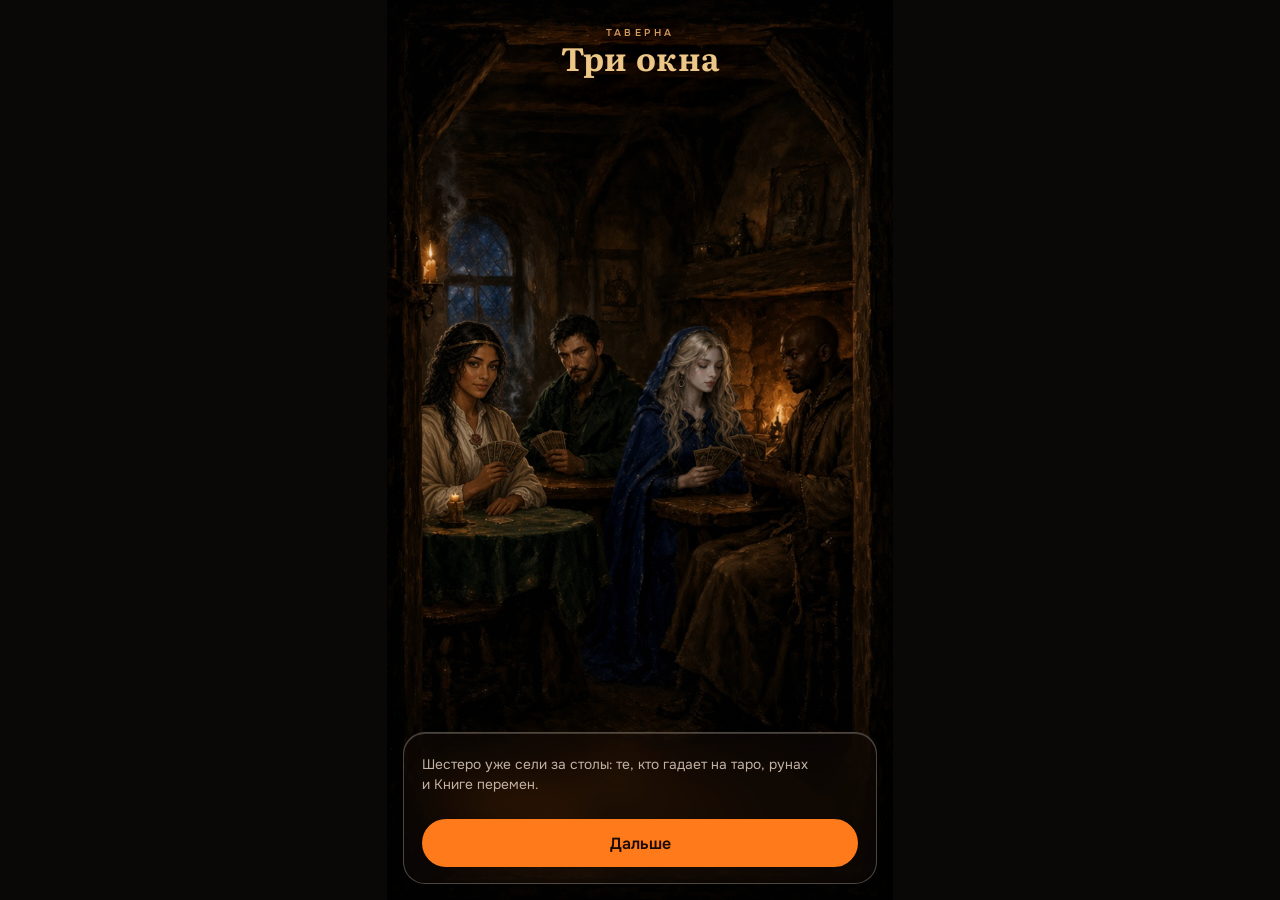
==== index.html @ d6ebe545 "Страница таверны «Три окна»" ====
<!DOCTYPE html>
<html lang="ru">
  <head>
    <meta charset="utf-8" />
    <meta name="viewport" content="width=device-width, initial-scale=1, viewport-fit=cover, interactive-widget=resizes-content" />
    <meta name="theme-color" content="#090807" />
    <title>Три окна</title>
    <link rel="manifest" href="./manifest.webmanifest" />
    <link rel="icon" href="./assets/icon-192.png" />
    <link rel="preload" as="image" href="./assets/arrive-poster.jpg?v=153" fetchpriority="high" />
    <link rel="preload" as="image" href="./assets/sign.webp" />
    <link rel="preload" as="font" type="font/woff2" href="./assets/fonts/literata-cyr.woff2" crossorigin />
    <link rel="preload" as="font" type="font/woff2" href="./assets/fonts/onest-cyr.woff2" crossorigin />
    <link rel="apple-touch-icon" href="./assets/apple-touch-icon.png" />
    <meta name="apple-mobile-web-app-capable" content="yes" />
    <meta name="apple-mobile-web-app-title" content="Три окна" />
    <meta name="apple-mobile-web-app-status-bar-style" content="black-translucent" />
    <style>
      html, body { background: #090807; }
      .boot { position: fixed; inset: 0; z-index: 50; display: grid; place-items: center; background: radial-gradient(ellipse 70% 45% at 50% 62%, #2a1209 0%, #120806 55%, #090807 100%); color: #f3e6d6; transition: opacity 0.4s ease; overflow: hidden; }
      .boot.gone { opacity: 0; pointer-events: none; }
      .boot-mark { display: grid; justify-items: center; gap: 26px; }
      .boot .sign {
        display: block;
        width: 250px;
        padding: 0;
        background: none;
        transform-origin: 50% 0;
        animation: boot-sway 6.4s ease-in-out infinite;
      }
      .boot .sign-plate {
        position: relative;
        display: grid;
        place-content: center;
        justify-items: center;
        gap: 2px;
        width: 250px;
        aspect-ratio: 720 / 396;
        padding: 7% 8% 3%;
        box-sizing: border-box;
        color: #ecc787;
        text-shadow: 0 1px 0 rgba(20, 8, 2, 0.9), 0 0 12px rgba(0, 0, 0, 0.55);
        filter: drop-shadow(0 12px 18px rgba(0, 0, 0, 0.6));
      }
      .boot .sign-board {
        position: absolute;
        inset: 0;
        z-index: 0;
        width: 100%;
        height: 100%;
        object-fit: fill;
        pointer-events: none;
        filter: none;
      }
      .boot .sign small, .boot .sign b { position: relative; z-index: 1; }
      .boot .sign small {
        font: 600 0.6rem/1 Onest, sans-serif;
        letter-spacing: 0.34em;
        text-transform: uppercase;
        color: #d39a5c;
        opacity: 0.9;
      }
      .boot .sign b {
        margin: 0;
        font: 700 clamp(1.6rem, 7vw, 2rem)/1.08 Literata, Georgia, serif;
        letter-spacing: 0.01em;
        color: inherit;
        opacity: 0.94;
      }
      @keyframes boot-sway {
        0%, 100% { transform: rotate(0deg); }
        32% { transform: rotate(-0.7deg); }
        68% { transform: rotate(0.7deg); }
      }
      .hearth { position: relative; width: 150px; height: 170px; margin-top: 24px; transform: scale(1.3); transform-origin: 50% 100%; }
      .hearth .halo { position: absolute; left: 50%; bottom: 6px; width: 260px; height: 200px; transform: translateX(-50%); border-radius: 50%; background: radial-gradient(closest-side, rgba(255, 122, 26, 0.32), rgba(255, 90, 20, 0.1) 55%, transparent); animation: halo 2.6s ease-in-out infinite; }
      .hearth .flame { position: absolute; left: 50%; bottom: 26px; border-radius: 50% 50% 46% 46% / 64% 64% 36% 36%; transform-origin: 50% 100%; mix-blend-mode: screen; filter: blur(0.6px); }
      .hearth .f1 { width: 64px; height: 100px; margin-left: -32px; background: radial-gradient(ellipse 50% 60% at 50% 78%, #ff9a2e, #e24a10 60%, rgba(180, 30, 5, 0) 76%); animation: lick 1.3s ease-in-out infinite; }
      .hearth .f2 { width: 40px; height: 76px; margin-left: -34px; background: radial-gradient(ellipse 50% 60% at 50% 78%, #ffb54a, #ff6a18 60%, rgba(255, 80, 10, 0) 76%); animation: lick 1.05s ease-in-out -0.4s infinite; }
      .hearth .f3 { width: 38px; height: 70px; margin-left: -4px; background: radial-gradient(ellipse 50% 60% at 50% 78%, #ffb54a, #ff6a18 60%, rgba(255, 80, 10, 0) 76%); animation: lick 1.2s ease-in-out -0.8s infinite; }
      .hearth .f4 { width: 26px; height: 52px; margin-left: -13px; bottom: 28px; background: radial-gradient(ellipse 50% 60% at 50% 80%, #fff4cf, #ffd27a 45%, rgba(255, 170, 60, 0) 75%); animation: lick 0.9s ease-in-out -0.2s infinite; }
      .hearth .log { position: absolute; left: 50%; bottom: 14px; width: 104px; height: 18px; margin-left: -52px; border-radius: 9px; background: linear-gradient(180deg, #5a3320, #2b160b 70%); box-shadow: inset 0 -3px 6px rgba(255, 110, 30, 0.45), inset 0 2px 0 rgba(255, 190, 120, 0.15); }
      .hearth .log.a { transform: rotate(14deg); }
      .hearth .log.b { transform: rotate(-14deg); }
      .hearth .coals { position: absolute; left: 50%; bottom: 6px; width: 120px; height: 16px; margin-left: -60px; border-radius: 50%; background: radial-gradient(circle at 22% 50%, #ffb347 0 3px, transparent 5px), radial-gradient(circle at 46% 40%, #ff8a2a 0 4px, transparent 6px), radial-gradient(circle at 68% 55%, #ffc760 0 3px, transparent 5px), radial-gradient(circle at 84% 45%, #ff7a1a 0 2px, transparent 4px), radial-gradient(ellipse at 50% 50%, #7a2a0c, #2a0e05 70%, transparent 72%); animation: smoulder 2.2s ease-in-out infinite; }
      .hearth i { position: absolute; left: 50%; bottom: 60px; width: var(--s, 3px); height: var(--s, 3px); margin-left: var(--x); border-radius: 50%; background: #ffe2a0; box-shadow: 0 0 6px 2px rgba(255, 150, 40, 0.85); opacity: 0; animation: spark var(--t) ease-out var(--d) infinite; }
      @keyframes lick { 0%, 100% { transform: scale(1, 1) skewX(0deg); } 25% { transform: scale(0.94, 1.08) skewX(3deg); } 50% { transform: scale(1.04, 0.94) skewX(-2deg); } 75% { transform: scale(0.97, 1.1) skewX(-4deg); } }
      @keyframes halo { 0%, 100% { opacity: 0.85; transform: translateX(-50%) scale(1); } 45% { opacity: 1; transform: translateX(-50%) scale(1.06); } 70% { opacity: 0.75; } }
      @keyframes smoulder { 50% { filter: brightness(1.35); } }
      @keyframes spark { 0% { opacity: 0; transform: translate(0, 0) scale(1); } 10% { opacity: 1; } 55% { transform: translate(calc(var(--dx) * 0.6), -80px) scale(0.8); } 100% { opacity: 0; transform: translate(var(--dx), -150px) scale(0.3); } }
      @media (prefers-reduced-motion: reduce) { .hearth *, .boot .sign { animation: none !important; } .hearth i { display: none; } .boot { transition: none; } }
      body.is-entrance > .boot { display: none; }
      body.skip-arrive #stage { visibility: hidden; }
    </style>
    <link rel="stylesheet" href="./assets/fonts.css" />
    <link rel="stylesheet" href="./styles.css?v=158" />
  </head>
  <body>
    <script>
      try {
        if (localStorage.getItem("arkanum_arrived") === "1") document.body.classList.add("skip-arrive")
        else document.body.classList.add("is-entrance", "is-step")
      } catch (e) {}
    </script>
    <div id="boot" class="boot" role="status" aria-label="Таверна открывается">
      <div class="boot-mark">
        <div class="sign"><div class="sign-plate"><img class="sign-board" src="./assets/sign.webp" alt="" decoding="sync" fetchpriority="high" /><small>Таверна</small><b>Три окна</b></div></div>
        <div class="hearth" aria-hidden="true">
          <span class="halo"></span>
          <span class="flame f1"></span><span class="flame f2"></span><span class="flame f3"></span><span class="flame f4"></span>
          <span class="log a"></span><span class="log b"></span><span class="coals"></span>
          <i style="--x:-6px;--d:0.19s;--t:2.11s;--dx:-10px;--s:4px"></i><i style="--x:-20px;--d:0.24s;--t:1.68s;--dx:-9px;--s:2px"></i><i style="--x:1px;--d:0.42s;--t:1.91s;--dx:9px;--s:4px"></i><i style="--x:-19px;--d:0.7s;--t:2.42s;--dx:-26px;--s:4px"></i><i style="--x:-1px;--d:0.69s;--t:1.89s;--dx:-17px;--s:3px"></i><i style="--x:-17px;--d:0.96s;--t:2.34s;--dx:-11px;--s:4px"></i><i style="--x:10px;--d:1.15s;--t:2.08s;--dx:-26px;--s:2px"></i><i style="--x:13px;--d:1.23s;--t:2.48s;--dx:32px;--s:3px"></i><i style="--x:3px;--d:1.48s;--t:2.19s;--dx:15px;--s:2px"></i><i style="--x:18px;--d:1.69s;--t:1.71s;--dx:24px;--s:3px"></i><i style="--x:-5px;--d:1.85s;--t:1.97s;--dx:-11px;--s:4px"></i><i style="--x:0px;--d:1.9s;--t:2.04s;--dx:21px;--s:2px"></i><i style="--x:16px;--d:2.06s;--t:2.33s;--dx:18px;--s:3px"></i><i style="--x:12px;--d:2.31s;--t:2.64s;--dx:-34px;--s:2px"></i><i style="--x:-9px;--d:2.47s;--t:2.46s;--dx:-31px;--s:3px"></i><i style="--x:15px;--d:2.67s;--t:2.49s;--dx:17px;--s:3px"></i>
        </div>
      </div>
    </div>
    <div class="room">
      <main id="stage"><section class="arrive">
        <img class="arrive-poster" src="assets/arrive-poster.jpg?v=153" alt="" fetchpriority="high" />
        <video id="arrive" poster="assets/arrive-poster.jpg?v=153" muted playsinline webkit-playsinline preload="none">
          <source src="assets/arrive.mp4?v=153" type="video/mp4" />
        </video>
        <div class="arrive-veil"></div>
        <div class="arrive-slot">
          <div class="arrive-word"><small>Таверна</small><h1>Три окна</h1></div>
          <div class="glass">
            <p class="blurb">Шестеро уже сели за&nbsp;столы: те, кто гадает на&nbsp;таро, рунах и&nbsp;Книге перемен.</p>
            <button class="primary" data-action="story" data-early="1" type="button">Дальше</button>
          </div>
        </div>
      </section></main>
    </div>
    <div id="lbox" class="lbox hidden"></div>
    <script>
      document.querySelector("[data-early]")?.addEventListener("click", function () {
        this.dataset.queued = "1"
      })
    </script>
    <script src="./app.bundle.js?v=158"></script>
  </body>
</html>
---- assets/fonts.css ----
@font-face {
  font-family: Literata;
  font-style: normal;
  font-weight: 500 700;
  font-display: optional;
  src: url("./fonts/literata-cyr.woff2") format("woff2");
  unicode-range: U+0301, U+0400-045F, U+0490-0491, U+04B0-04B1, U+2116;
}

@font-face {
  font-family: Literata;
  font-style: normal;
  font-weight: 500 700;
  font-display: optional;
  src: url("./fonts/literata-lat.woff2") format("woff2");
  unicode-range: U+0000-00FF, U+0131, U+0152-0153, U+02BB-02BC, U+02C6, U+02DA, U+02DC, U+0304, U+0308, U+0329, U+2000-206F, U+20AC, U+2122, U+2191, U+2193, U+2212, U+2215, U+FEFF, U+FFFD;
}

@font-face {
  font-family: Onest;
  font-style: normal;
  font-weight: 400 700;
  font-display: swap;
  src: url("./fonts/onest-cyr.woff2") format("woff2");
  unicode-range: U+0301, U+0400-045F, U+0490-0491, U+04B0-04B1, U+2116;
}

@font-face {
  font-family: Onest;
  font-style: normal;
  font-weight: 400 700;
  font-display: swap;
  src: url("./fonts/onest-lat.woff2") format("woff2");
  unicode-range: U+0000-00FF, U+0131, U+0152-0153, U+02BB-02BC, U+02C6, U+02DA, U+02DC, U+0304, U+0308, U+0329, U+2000-206F, U+20AC, U+2122, U+2191, U+2193, U+2212, U+2215, U+FEFF, U+FFFD;
}
---- styles.css ----
:root {
  --ink: #1a0c05;
  --paper: #f7f1ea;
  --accent: #ff7a1a;
  --muted: #c3b2a4;
  --card: rgba(32, 20, 12, 0.88);
  --line: rgba(255, 138, 43, 0.28);
  --bg: #090807;
  color: var(--paper);
  background: var(--bg);
  font-family: Onest, sans-serif;
}

* { box-sizing: border-box; }

body {
  margin: 0;
  min-height: 100dvh;
  color: var(--paper);
  background: var(--bg);
}

body::before {
  content: "";
  position: fixed;
  z-index: 0;
  width: 280px;
  height: 280px;
  top: -80px;
  right: -50px;
  background: radial-gradient(circle, rgba(255, 106, 18, 0.62), transparent 68%);
  pointer-events: none;
}

button, input, select, textarea { font: inherit; color: inherit; }
button { cursor: pointer; }
button:focus-visible, a:focus-visible {
  outline: 2px solid var(--accent);
  outline-offset: 3px;
}

.room {
  position: relative;
  z-index: 1;
  width: min(980px, 100%);
  margin: 0 auto;
  padding: 28px 18px 56px;
}

.eyebrow {
  margin: 0;
  letter-spacing: 0.12em;
  text-transform: uppercase;
  font-size: 0.72rem;
  color: var(--accent);
}

h1, h2, .lbox-name {
  margin: 0;
  font-family: Onest, sans-serif;
  font-weight: 600;
  letter-spacing: -0.04em;
}

h1 { font-size: clamp(2rem, 8vw, 2.8rem); line-height: 1.05; }
h2 { font-size: 1.2rem; }

.lede, .blurb, label, .field-name, .quiet { color: var(--muted); line-height: 1.45; }
.blurb { display: block; margin-top: 4px; font-size: 0.86rem; }

.hall-shot {
  height: 148px;
  border-radius: 22px;
  overflow: hidden;
  display: flex;
  align-items: flex-end;
  padding: 14px;
  background:
    linear-gradient(to top, rgba(0, 0, 0, 0.72), rgba(0, 0, 0, 0.05)),
    url("./assets/arrive-poster.jpg?v=153") center 28% / cover no-repeat;
}
.hall-shot b { font-size: 1.35rem; letter-spacing: -0.03em; }

textarea, input[type="text"], input[type="number"], select {
  display: block;
  width: 100%;
  margin-top: 6px;
  min-height: 48px;
  background: var(--card);
  color: var(--paper);
  border: 1px solid var(--line);
  border-radius: 16px;
  padding: 12px 14px;
  font-size: 16px;
}
textarea { min-height: 5.2rem; resize: vertical; }
select { color-scheme: dark; }

.prompts { display: flex; flex-wrap: wrap; gap: 8px; }
.prompts.ask-list {
  display: grid;
  gap: 8px;
}
.prompts.ask-list .ghost {
  width: 100%;
  min-height: 48px;
  border-radius: 16px;
  font-size: 16px;
  line-height: 1.35;
}
.ask-kicker {
  margin: 0;
  font-size: 0.72rem;
  letter-spacing: 0.12em;
  text-transform: uppercase;
  color: var(--accent);
}
.table-bar textarea {
  min-height: 3.2rem;
}

.ghost {
  min-height: 44px;
  border-radius: 999px;
  border: 1px solid var(--line);
  background: var(--card);
  color: var(--muted);
  padding: 8px 14px;
}
.ghost.on {
  background: var(--accent);
  color: var(--ink);
  border-color: transparent;
  font-weight: 600;
}

.hearth, .locked-row { display: grid; gap: 10px; }
.hero, .sheet .person {
  display: grid;
  grid-template-columns: 58px 1fr;
  gap: 10px;
  align-items: center;
  padding: 8px;
  border-radius: 18px;
  border: 1px solid var(--line);
  background: var(--card);
  text-align: left;
}
.hero.locked { opacity: 0.55; }
.frame { position: relative; display: block; }
.avatar, .mini {
  width: 58px;
  height: 74px;
  object-fit: cover;
  object-position: center 15%;
  border-radius: 14px;
  display: block;
}
.mini { width: 52px; height: 64px; background: #1d140e; }
.lock {
  position: absolute;
  left: 4px;
  bottom: 4px;
  background: rgba(9, 8, 7, 0.82);
  color: var(--accent);
  border-radius: 999px;
  padding: 2px 6px;
  font-size: 0.65rem;
}
.meta { display: block; color: var(--accent); font-size: 0.72rem; letter-spacing: 0.08em; text-transform: uppercase; margin-bottom: 2px; }
.status { color: var(--accent); min-height: 1.2em; margin: 0; }
.courtesy {
  display: grid;
  gap: 8px;
  margin: 0;
  padding: 12px 14px;
  border-radius: 16px;
  background: rgba(32, 20, 12, 0.55);
  border: 1px solid var(--line);
  color: var(--muted);
  font-size: 0.92rem;
  line-height: 1.45;
}
.courtesy p { margin: 0; }
.account { margin: 0; color: var(--muted); font-size: 0.92rem; line-height: 1.45; }
.account p { margin: 0 0 8px; }
.primary:disabled { opacity: 0.55; }
.chip, .birth-read { margin: 0; color: var(--muted); font-size: 0.9rem; }
.birth-read { color: var(--accent); }
.birth-read.is-bad { color: #ff9a7a; }
.fate {
  display: grid;
  grid-template-columns: 72px 1fr;
  gap: 14px;
  align-items: start;
  padding: 14px;
  border-radius: 18px;
  border: 1px solid var(--line);
  background: rgba(32, 20, 12, 0.55);
  text-align: left;
}
.fate b { display: block; margin: 0 0 6px; font-size: 1.1rem; }
.fate p { margin: 0 0 8px; color: var(--muted); font-size: 0.9rem; line-height: 1.45; }
.fate p:last-child { margin: 0; color: var(--paper); }
.fate-thumb { width: 72px; height: 108px; }
.birth input[aria-invalid="true"], .birth select[aria-invalid="true"] { border-color: rgba(255, 154, 122, 0.7); }

.primary, .text-button {
  border-radius: 999px;
  min-height: 48px;
  padding: 10px 16px;
}
.primary {
  border: 0;
  background: var(--accent);
  color: var(--ink);
  font-weight: 600;
}
.text-button {
  border: 0;
  background: transparent;
  color: var(--muted);
}
.hall-links { display: flex; flex-wrap: wrap; gap: 8px 16px; }
.row { display: flex; flex-wrap: wrap; gap: 10px; align-items: center; }

.birth { display: grid; grid-template-columns: 4.6rem 1fr 5.8rem; gap: 8px; }
.birth label { font-size: 0.85rem; }

.seated, .sheet {
  width: min(560px, 100%);
  margin: 0 auto;
  padding: max(72px, calc(env(safe-area-inset-top) + 28px)) 0 48px;
  display: flex;
  flex-direction: column;
  gap: 14px;
  background: transparent;
  border: 0;
}
.sheet .row { display: contents; }
.sheet .primary { width: 100%; }

.table-scene {
  position: relative;
  width: 100%;
  aspect-ratio: 1;
  border-radius: 28px;
  overflow: hidden;
  background: #120e0b;
}
.table-art {
  width: 100%;
  height: 100%;
  object-fit: cover;
  object-position: center center;
  display: block;
}
/* Свободная зона стола в долях сцены: x0–x1, y0–y1. Чаши, свечи и жаровни лежат вне её.
   --cw — ширина карты в долях сцены для расклада из 1, 3 и 5 карт. */
.table-scene {
  --x0: 0.1; --x1: 0.9; --y0: 0.2; --y1: 0.8;
  --cw1: 0.24; --cw3: 0.2; --cw5: 0.17;
}
.table-scene[data-cloth="dawn"] { --x0: 0.15; --x1: 0.85; --y0: 0.33; --y1: 0.7; --cw1: 0.19; --cw3: 0.17; }
.table-scene[data-cloth="decan"] { --x0: 0.06; --x1: 0.76; --y0: 0.36; --y1: 0.84; --cw3: 0.2; }
.table-scene[data-cloth="tide"] { --x0: 0.06; --x1: 0.64; --y0: 0.1; --y1: 0.9; --cw3: 0.17; --cw5: 0.16; }
/* Чаша слева внизу, жаровня справа вверху. Ширина как у Нерры: три карты 0.17, пять — 0.16. */
.table-scene[data-cloth="ember"] { --x0: 0.12; --x1: 0.72; --y0: 0.16; --y1: 0.92; --cw3: 0.17; --cw5: 0.16; }
.table-scene[data-cloth="ember"] .spread[data-count="3"] { --x0: 0.08; --x1: 0.68; --y0: 0.30; --y1: 0.68; }
.table-scene[data-cloth="changes"] {
  --x0: 0.16; --x1: 0.84; --y0: 0.2; --y1: 0.8; --cw1: 0.28; --cw3: 0.24;
  display: flex;
  flex-direction: column;
  align-items: center;
  padding: 3.5% 9% 3.5%;
  gap: 3.5%;
}
.table-scene[data-cloth="futhark"] { --x0: 0.18; --x1: 0.82; --y0: 0.22; --y1: 0.78; --cw1: 0.32; --cw3: 0.24; }
.table-scene[data-cloth="futhark"] .spread {
  left: 50%;
  top: 49%;
  width: 64%;
  height: 56%;
  transform: translate(-50%, -50%);
  display: block;
}
.table-scene[data-cloth="futhark"] .card.laid {
  position: absolute;
  left: 50%;
  top: 50%;
  width: 50%;
  margin: 0;
  transform: translate(-50%, -50%);
}
.table-scene[data-cloth="futhark"] .spread[data-count="1"] .card.laid { --rest: -8deg; width: 52%; }
.table-scene[data-cloth="futhark"] .spread[data-count="3"] .card.laid:nth-child(1) {
  width: 44%;
  transform: translate(-98%, -58%);
  --rest: -24deg;
  z-index: 1;
}
.table-scene[data-cloth="futhark"] .spread[data-count="3"] .card.laid:nth-child(2) {
  width: 48%;
  transform: translate(-50%, -70%);
  --rest: 7deg;
  z-index: 3;
}
.table-scene[data-cloth="futhark"] .spread[data-count="3"] .card.laid:nth-child(3) {
  width: 45%;
  transform: translate(-2%, -52%);
  --rest: 20deg;
  z-index: 2;
}
.table-scene[data-cloth="futhark"] .card.laid .laid-tilt,
.table-scene[data-cloth="futhark"] .card.laid:nth-child(n) .laid-tilt {
  transform: rotate(var(--rest, -8deg));
}
.table-scene[data-cloth="futhark"] .card.laid.is-new {
  animation: none;
}
.table-scene[data-cloth="futhark"] .card.laid.is-new .laid-tilt {
  animation: drop-stone var(--drop-ms, 0.9s) linear both;
  animation-delay: var(--drop-delay, 0ms);
}
.table-scene[data-cloth="futhark"] .card.laid.is-new .flip img,
.table-scene[data-cloth="futhark"] .card.laid.is-new .flip .rune-face {
  animation: stone-shadow var(--drop-ms, 0.9s) linear both;
  animation-delay: var(--drop-delay, 0ms);
}
@keyframes drop-stone {
  0% {
    opacity: 0;
    transform: translate(var(--from-x, 0%), var(--from-y, -22%)) rotate(var(--from-rot, -18deg));
  }
  12% {
    opacity: 1;
    transform: translate(calc(var(--from-x, 0%) * 0.9), calc(var(--from-y, -22%) * 0.88)) rotate(var(--from-rot, -18deg));
  }
  40% {
    transform: translate(calc(var(--from-x, 0%) * 0.62), calc(var(--from-y, -22%) * 0.62)) rotate(calc(var(--from-rot, -18deg) * 0.45 + var(--rest, 0deg) * 0.55));
  }
  64% {
    transform: translate(0, 2.4%) rotate(var(--rest, 0deg));
  }
  78% {
    transform: translate(0, -3.2%) rotate(var(--rest, 0deg));
  }
  90% {
    transform: translate(0, 0.6%) rotate(var(--rest, 0deg));
  }
  100% {
    opacity: 1;
    transform: translate(0, 0) rotate(var(--rest, 0deg));
  }
}
@keyframes stone-shadow {
  0%, 12% { filter: drop-shadow(9px 22px 8px rgba(0, 0, 0, 0.16)); }
  64% { filter: drop-shadow(1px 5px 3px rgba(0, 0, 0, 0.62)); }
  78% { filter: drop-shadow(4px 16px 8px rgba(0, 0, 0, 0.32)); }
  100% { filter: drop-shadow(3px 14px 10px rgba(0, 0, 0, 0.58)); }
}
.table-scene .spread {
  --cw: var(--cw3);
  position: absolute;
  left: calc(var(--x0) * 100%);
  top: calc(var(--y0) * 100%);
  width: calc((var(--x1) - var(--x0)) * 100%);
  height: calc((var(--y1) - var(--y0)) * 100%);
  margin: 0;
  display: flex;
  flex-wrap: wrap;
  justify-content: center;
  align-content: center;
  align-items: flex-start;
  gap: 3% 3%;
}
.table-scene .spread[data-count="1"] { --cw: var(--cw1); }
.table-scene .spread[data-count="5"] { --cw: var(--cw5); }
.table-scene .card.laid {
  width: calc(100% * var(--cw) / (var(--x1) - var(--x0)));
  padding: 0;
  border: 0;
  background: transparent;
  box-shadow: none;
}
.laid-tilt { display: block; width: 100%; transform-origin: center bottom; perspective: 700px; }
.table-scene .card.laid:nth-child(1) .laid-tilt { transform: rotate(-7deg); }
.table-scene .card.laid:nth-child(2) .laid-tilt { transform: rotate(1deg) translateY(-6%); }
.table-scene .card.laid:nth-child(3) .laid-tilt { transform: rotate(6deg); }
.table-scene .card.laid:nth-child(4) .laid-tilt { transform: rotate(-3deg); }
.table-scene .card.laid:nth-child(5) .laid-tilt { transform: rotate(4deg); }
.flip, .daily-flip {
  position: relative;
  display: block;
  width: 100%;
  aspect-ratio: 2 / 3;
  transform-style: preserve-3d;
  transition: transform 0.45s cubic-bezier(0.3, 0.7, 0.2, 1);
}
.flip img, .daily-flip img, .flip .hex-face, .daily-flip .hex-face, .flip .rune-face, .daily-flip .rune-face {
  position: absolute;
  inset: 0;
  width: 100%;
  height: 100%;
  margin: 0;
  object-fit: cover;
  border-radius: 8px;
  backface-visibility: hidden;
  -webkit-backface-visibility: hidden;
  box-shadow: 0 16px 22px rgba(0, 0, 0, 0.5);
}
.hex-face { background: transparent; }
.hex-face .hex-bg { fill: #0c1410; stroke: #9a2a1c; stroke-width: 2.6; }
.hex-face .hex-in { fill: none; stroke: #c4a25a; stroke-width: 0.7; opacity: 0.4; }
.hex-face rect:not(.hex-bg):not(.hex-in) { fill: #d4b36a; }
.hex-face .is-change { fill: #e35a2e; }
.hex-face .hex-n { fill: #c4a25a; font-size: 6px; }
.jthumb .hex-face, .lbox-card .hex-face, .jthumb .rune-face, .lbox-card .rune-face { display: block; width: 100%; height: auto; }
.lbox-card .hex-face, .lbox-card .rune-face { width: min(240px, 56vw); }
.table-scene[data-cloth="changes"] .flip img { border-radius: 8px; }
.cash {
  appearance: none;
  position: absolute;
  left: 50%;
  bottom: 6%;
  z-index: 4;
  width: min(78%, 300px);
  min-height: 108px;
  margin: 0;
  padding: 10px 8px 4px;
  display: flex;
  justify-content: center;
  align-items: flex-end;
  border: 0;
  background: transparent;
  color: inherit;
  pointer-events: none;
  transform: translateX(-50%);
  perspective: 640px;
}
.cash.is-wait { pointer-events: auto; cursor: pointer; touch-action: manipulation; }
.cash.is-tossing { pointer-events: none; }
.cash.is-wait .cash-fly,
.cash.is-tossing .cash-fly { pointer-events: auto; touch-action: manipulation; }
.cash.is-tossing .cash-spin,
.cash.is-scattered .cash-spin { transform: none; }
.cash.is-wait::after {
  content: "";
  position: absolute;
  left: 50%;
  top: 44%;
  z-index: 0;
  width: 150%;
  height: 96%;
  border-radius: 50%;
  transform: translate(-50%, -50%);
  background:
    radial-gradient(ellipse at 50% 48%, rgba(255, 186, 92, 0.4) 0%, rgba(255, 154, 64, 0.18) 32%, rgba(255, 122, 26, 0.07) 58%, rgba(255, 122, 26, 0) 78%);
  filter: blur(20px);
  animation: cash-glow 1.7s ease-in-out infinite;
  pointer-events: none;
}
.cash-spin {
  position: relative;
  z-index: 1;
  width: 34%;
  margin: 0 -5%;
  perspective: 640px;
  transform-style: flat;
}
.cash-spin::after {
  content: "";
  position: absolute;
  left: 12%;
  right: 12%;
  bottom: 2%;
  height: 16%;
  border-radius: 50%;
  background: rgba(0, 0, 0, calc(0.42 - var(--lift, 0) * 0.18));
  filter: blur(calc(4px + var(--lift, 0) * 14px));
  transform: translateY(calc(var(--lift, 0) * 16px)) scaleX(calc(1 + var(--lift, 0) * 0.4));
  pointer-events: none;
  z-index: 0;
}
.cash-spin:nth-child(1) { transform: rotate(-18deg) translateY(10%); }
.cash-spin:nth-child(2) { transform: rotate(3deg) translateY(-8%); z-index: 1; }
.cash-spin:nth-child(3) { transform: rotate(16deg) translateY(7%); }
.cash-fly {
  position: relative;
  z-index: 1;
  display: block;
  transform-origin: 50% 50%;
  transform-style: flat;
}
.cash-3d {
  position: relative;
  display: block;
  aspect-ratio: 1;
  transform-style: flat;
}
.cash.is-tossing .cash-spin,
.cash.is-tossing .cash-fly,
.cash.is-tossing .cash-3d {
  transform-style: preserve-3d;
  -webkit-transform-style: preserve-3d;
}
.cash-face {
  position: absolute;
  inset: 0;
  display: block;
  backface-visibility: visible;
  -webkit-backface-visibility: visible;
}
.cash.is-tossing .cash-face {
  backface-visibility: hidden;
  -webkit-backface-visibility: hidden;
}
.cash-face img {
  display: block;
  width: 100%;
  height: 100%;
  object-fit: contain;
}
.cash-face.is-yang { transform: rotateX(0deg) translateZ(1.5px); }
.cash-face.is-yin { transform: rotateX(180deg) translateZ(1.5px); }
.cash-3d:not(.is-tumble) .cash-face {
  transform: none !important;
  backface-visibility: visible;
  -webkit-backface-visibility: visible;
  visibility: hidden;
}
.cash-spin[data-face="yang"] .cash-3d:not(.is-tumble) .cash-face.is-yang,
.cash-spin[data-face="yin"] .cash-3d:not(.is-tumble) .cash-face.is-yin { visibility: visible; }
@keyframes cash-glow {
  0%, 100% { opacity: 0.55; }
  50% { opacity: 1; }
}
.cast-chip {
  position: absolute;
  left: 50%;
  top: 3.5%;
  bottom: auto;
  z-index: 5;
  width: min(88%, 320px);
  margin: 0;
  padding: 7px 12px 8px;
  transform: translateX(-50%);
  border-radius: 14px;
  background: rgba(9, 8, 7, 0.82);
  color: #f7f1ea;
  font-size: 0.74rem;
  line-height: 1.3;
  text-align: center;
  pointer-events: none;
  text-shadow: 0 1px 2px rgba(0, 0, 0, 0.8);
}
.cast-chip b { color: #efd083; font-weight: 650; }
.cast-k {
  display: block;
  margin-bottom: 4px;
  color: #c4a25a;
  font-size: 0.68rem;
  letter-spacing: 0.04em;
  text-transform: uppercase;
}
.cast-block {
  display: flex;
  flex-direction: column;
  gap: 6px;
}
.cast-block .cast-live { margin-top: 8px; }
.cast-kicker {
  margin: 0;
  text-align: center;
  text-shadow: 0 1px 2px rgba(0, 0, 0, 0.8);
}
.cast-coins {
  display: flex;
  justify-content: center;
  gap: 6px;
  margin: 2px 0 4px;
}
.cast-coin {
  width: 14px;
  height: 14px;
  border-radius: 50%;
  background: radial-gradient(circle at 35% 30%, #8a6a3a, #3a2410 70%);
  box-shadow: inset 0 0 0 1px rgba(212, 179, 106, 0.45);
}
.cast-coin.is-yang {
  background: radial-gradient(circle at 35% 30%, #f0d48a, #b8863a 68%);
}
.cast-next {
  display: block;
  margin-top: 4px;
  color: #c3b2a4;
}
.table-scene[data-cloth="changes"] .table-art {
  position: absolute;
  inset: 0;
  z-index: 0;
}
.table-scene[data-cloth="changes"] .cast-chip {
  position: relative;
  left: auto;
  top: auto;
  transform: none;
  width: 100%;
  max-width: 320px;
  min-height: 7.4em;
  box-sizing: border-box;
  flex: 0 0 auto;
  order: 1;
  z-index: 5;
}
.table-scene[data-cloth="changes"] .spread {
  position: relative;
  left: auto;
  top: auto;
  transform: none;
  width: 100%;
  height: auto;
  flex: 1 1 auto;
  min-height: 0;
  order: 2;
  z-index: 2;
  align-content: center;
  align-items: stretch;
  justify-content: center;
}
.table-scene[data-cloth="changes"] .invite {
  position: absolute;
  left: 50%;
  top: 50%;
  transform: translate(-50%, -50%);
  width: auto;
  height: auto;
  flex: none;
  order: 0;
  z-index: 2;
  display: block;
  align-self: auto;
}
.table-scene[data-cloth="changes"] .cash {
  position: relative;
  left: auto;
  bottom: auto;
  transform: none;
  width: min(72%, 240px);
  min-height: 0;
  margin-top: auto;
  padding: 0;
  overflow: visible;
  flex: 0 0 auto;
  order: 3;
  z-index: 4;
}
.table-scene[data-cloth="changes"] .cash.is-wait::before {
  content: "";
  position: absolute;
  z-index: 0;
  left: 50%;
  top: -16px;
  bottom: -12px;
  width: max(190%, 100vw);
  transform: translateX(-50%);
  pointer-events: auto;
}
.table-scene[data-cloth="changes"] .spread[data-count="2"] {
  flex-wrap: nowrap;
  gap: 5%;
}
.table-scene[data-cloth="changes"] .gua-sign {
  position: relative;
  width: min(48%, 200px);
  height: auto;
  max-height: 100%;
  aspect-ratio: 3 / 4;
  display: flex;
  flex-direction: column;
  justify-content: flex-end;
  pointer-events: none;
  overflow: hidden;
  padding: 0;
  border-radius: 6px;
  background: none;
  box-shadow: 0 14px 22px rgba(0, 0, 0, 0.55);
}
.table-scene[data-cloth="changes"] .spread[data-count="2"] .gua-sign {
  width: min(44%, 148px);
}
.table-scene[data-cloth="changes"] .gua-sign.is-plate {
  padding: 0;
  background: none;
}
.table-scene[data-cloth="changes"] .gua {
  flex: 1 1 auto;
  width: 100%;
  min-height: 0;
  height: 100%;
  justify-content: space-between;
  gap: 0;
  padding: 2% 1% 0;
  filter: none;
}
.table-scene[data-cloth="changes"] .yao-line {
  height: clamp(11px, 3.5vw, 18px);
  flex: 0 0 auto;
}
.table-scene[data-cloth="changes"] .laid-role {
  position: absolute;
  left: 0;
  right: 0;
  top: 3%;
  z-index: 3;
  margin: 0;
  color: #efd083;
  font-size: 0.68rem;
  letter-spacing: 0.04em;
  text-align: center;
  text-transform: uppercase;
  text-shadow: 0 1px 3px rgba(0, 0, 0, 0.85);
}
.table-scene[data-cloth="changes"] .laid-name {
  margin-top: 6%;
  color: #d4b36a;
  font-size: 0.72rem;
  letter-spacing: 0.02em;
}
.table-scene[data-cloth="changes"] .gua-sign.is-vacant .gua-plate {
  opacity: 0.5;
}
.table-scene[data-cloth="changes"] .yao-line.is-in {
  animation: yao-fade 0.28s ease both;
}
.table-scene[data-cloth="changes"] .gua-sign.is-later.is-ready,
.seated:not(:has(.cash.is-wait)):not(:has(.cash.is-tossing)) .gua-sign { pointer-events: auto; }
.table-scene .gua-sign {
  width: calc(100% * var(--cw) / (var(--x1) - var(--x0)));
  padding: 0;
  border: 0;
  background: transparent;
  color: inherit;
  box-shadow: none;
}
.gua {
  display: flex;
  flex-direction: column;
  justify-content: center;
  gap: 9px;
  min-height: 42%;
  padding: 4px 2px;
  filter: drop-shadow(0 10px 10px rgba(0, 0, 0, 0.45));
}
.yao-line {
  position: relative;
  display: flex;
  justify-content: space-between;
  height: 11px;
}
.yao-line.is-slot {
  border-radius: 1px;
  background: rgba(0, 0, 0, 0.28);
  box-shadow: inset 0 1px 3px rgba(0, 0, 0, 0.55);
}
.yao-line.is-in {
  opacity: 1;
  transform: none;
  animation: yao-in 0.34s ease both;
}
.yao-line.is-yang,
.yao-line.is-yin .arm {
  border-radius: 1px;
  background:
    linear-gradient(180deg, rgba(255, 236, 196, 0.5) 0%, transparent 38%, rgba(48, 18, 4, 0.35) 100%),
    linear-gradient(180deg, #efd083 0%, #c4963a 48%, #8a5a14 100%);
  box-shadow:
    inset 0 1px 0 rgba(255, 240, 200, 0.5),
    inset 0 -1px 0 rgba(48, 18, 4, 0.5),
    0 2px 2px rgba(0, 0, 0, 0.4);
}
.yao-line.is-yin {
  background: none;
  box-shadow: none;
  justify-content: space-between;
  gap: 22%;
}
.yao-line.is-yin .arm {
  display: block;
  flex: 1 1 0;
  width: auto;
  height: 100%;
  min-height: 100%;
}
.yao-line.is-old.is-yang::after {
  content: "";
  position: absolute;
  left: 50%;
  top: 50%;
  width: 15px;
  height: 15px;
  margin: -8px 0 0 -8px;
  border: 2px solid #c42a1c;
  border-radius: 50%;
  box-shadow: inset 0 0 0 1px rgba(255, 180, 140, 0.25), 0 0 6px rgba(180, 40, 24, 0.45);
}
.yao-line.is-old.is-yin::after {
  content: "";
  position: absolute;
  left: 50%;
  top: 50%;
  width: 9px;
  height: 9px;
  margin: -5px 0 0 -5px;
  background: #9a2a1c;
  transform: rotate(45deg);
  box-shadow: 0 0 5px rgba(154, 42, 28, 0.45);
}
.gua-sign.is-later {
  opacity: 0.82;
}
.gua-sign.is-later.is-ready {
  opacity: 1;
  transition: opacity 0.4s ease;
}
.gua-plate {
  position: relative;
  display: block;
  width: 100%;
  flex: 1 1 auto;
  min-height: 0;
  aspect-ratio: 3 / 4;
}
.gua-plate img {
  display: block;
  width: 100%;
  height: 100%;
  object-fit: cover;
  object-position: center;
}
.gua-bars {
  position: absolute;
  inset: 0;
  pointer-events: none;
}
.gua-bar {
  position: absolute;
  left: calc(var(--bl) * 1%);
  top: calc(var(--bt) * 1%);
  width: calc(var(--bw) * 1%);
  height: calc(var(--bh) * 1%);
  opacity: 0;
  overflow: visible;
}
.gua-bar img {
  width: 100%;
  height: 100%;
  object-fit: fill;
  pointer-events: none;
}
.gua-bar.is-in {
  opacity: 1;
  animation: yao-in 0.34s ease both;
}
.gua-mark {
  position: absolute;
  left: 50%;
  z-index: 2;
  pointer-events: none;
}
.gua-mark.is-circle {
  width: 14px;
  height: 14px;
  margin: -7px 0 0 -7px;
  border: 2px solid #c42a1c;
  border-radius: 50%;
  box-shadow: 0 0 6px rgba(180, 40, 24, 0.45);
}
.gua-mark.is-diamond {
  width: 9px;
  height: 9px;
  margin: -5px 0 0 -5px;
  background: #9a2a1c;
  transform: rotate(45deg);
  box-shadow: 0 0 5px rgba(154, 42, 28, 0.45);
}
.table-scene[data-cloth="changes"] .gua-sign.is-plate .laid-name {
  position: absolute;
  left: 0;
  right: 0;
  bottom: 3%;
  z-index: 2;
  margin: 0;
  color: #efd083;
  text-align: center;
  text-shadow: 0 1px 3px rgba(0, 0, 0, 0.85);
}
.lbox-card.is-gua .gua-plate {
  width: min(240px, 56vw);
  margin: 0 auto 10px;
  aspect-ratio: 3 / 4;
  flex: none;
  overflow: hidden;
  border-radius: 6px;
  box-shadow: 0 16px 22px rgba(0, 0, 0, 0.5);
}
.lbox-card.is-gua .gua {
  width: min(220px, 70vw);
  margin: 0 auto 8px;
  min-height: 180px;
  gap: 12px;
}
.lbox-card.is-gua .yao-line { height: 14px; }
@keyframes yao-in {
  from { opacity: 0.2; transform: translateY(6px) scaleX(0.86); }
  to { opacity: 1; transform: none; }
}
@keyframes yao-fade {
  from { opacity: 0.35; }
  to { opacity: 1; }
}
@media (prefers-reduced-motion: reduce) {
  .cash-fly.is-toss, .cash.is-wait::after, .yao-line.is-in, .gua-bar.is-in { animation: none; }
  .yao-line, .gua-sign.is-later { transition: none; }
}
.table-scene[data-cloth="futhark"] .flip { aspect-ratio: 3 / 4; background: transparent; }
.table-scene[data-cloth="futhark"] .flip img,
.card.laid.is-rune .flip img {
  object-fit: contain;
  border-radius: 0;
  background: transparent;
  box-shadow: none;
  filter: drop-shadow(3px 14px 10px rgba(0, 0, 0, 0.58));
}
.card.laid.is-rune {
  background: transparent;
  border: 0;
  box-shadow: none;
}
.jthumb[data-art="rune"] {
  background: transparent;
  overflow: visible;
  border-radius: 0;
}
.jthumb[data-art="rune"] .face { object-fit: contain; background: transparent; }
.lbox-card.is-rune { background: transparent; border: 0; box-shadow: none; }
.lbox-card.is-rune img {
  width: min(240px, 56vw);
  margin: 0 auto;
  border-radius: 0;
  background: transparent;
  object-fit: contain;
  filter: drop-shadow(2px 12px 10px rgba(0, 0, 0, 0.55));
}
.rune-face { background: transparent; overflow: visible; }
.rune-face .rune-bg { fill: #4a453c; stroke: #2a261f; stroke-width: 1.4; }
.rune-face .rune-lit { fill: #6b6558; opacity: 0.55; }
.rune-face .rune-mark {
  fill: none;
  stroke: #1c1610;
  stroke-width: 3.1;
  stroke-linecap: square;
  stroke-linejoin: miter;
  opacity: 0.88;
}
.rune-face .rune-cut-lit {
  fill: none;
  stroke: #8d7d66;
  stroke-width: 1.05;
  stroke-linecap: square;
  stroke-linejoin: miter;
  opacity: 0.45;
  transform: translate(0.7px, 0.7px);
}
.rune-face .rune-seam { fill: none; stroke: #2f2b24; stroke-width: 1.6; stroke-linecap: round; }

.flip .back, .daily-flip .back { transform: rotateY(180deg); }
.card.is-down .flip, .daily-flip.is-down { transform: rotateY(180deg); }
.card.no-art .flip .face { display: none; }
.laid-name:empty::before { content: "\00a0"; }
.laid-name {
  display: block;
  margin-top: 6px;
  font-size: 0.72rem;
  line-height: 1.2;
  text-align: left;
  color: #f7f1ea;
  text-shadow: 0 1px 2px rgba(0, 0, 0, 0.9);
}
/* Подпись под картой всегда на две строки. Иначе длинное имя при перевороте двигает ряд. */
.table-scene:not([data-cloth="futhark"]) .card.laid .laid-tilt {
  position: relative;
  padding-bottom: calc(6px + 2 * 1.2 * 0.72rem);
}
.table-scene:not([data-cloth="futhark"]) .card.laid .laid-name {
  position: absolute;
  left: 0;
  right: 0;
  top: calc(100% - (6px + 2 * 1.2 * 0.72rem));
  height: calc(2 * 1.2em);
  overflow: visible;
}
.invite {
  position: absolute;
  left: 50%;
  top: 50%;
  transform: translate(-50%, -50%);
  margin: 0;
  padding: 8px 14px;
  border-radius: 999px;
  background: rgba(9, 8, 7, 0.62);
}

.spread {
  display: flex;
  flex-wrap: wrap;
  justify-content: center;
  gap: 8px;
}
.card {
  appearance: none;
  border: 1px solid var(--line);
  cursor: pointer;
  width: min(31%, 150px);
  height: auto;
  background: var(--card);
  color: var(--paper);
  border-radius: 16px;
  padding: 6px 6px 10px;
  display: flex;
  flex-direction: column;
  align-items: stretch;
  text-align: left;
}
.card.laid.is-new {
  animation: land 1.4s cubic-bezier(0.37, 0.02, 0.16, 1) both;
  animation-delay: calc(var(--i, 0) * 160ms);
}
.card.laid.is-new .flip img,
.card.laid.is-new .flip .rune-face,
.card.laid.is-new .flip .hex-face {
  animation: land-shade 1.4s cubic-bezier(0.37, 0.02, 0.16, 1) both;
  animation-delay: calc(var(--i, 0) * 160ms);
}
.card.laid.is-rune.is-new .flip img {
  animation: none;
}
@keyframes land-stone {
  0% { filter: drop-shadow(6px 28px 12px rgba(0, 0, 0, 0.2)); }
  100% { filter: drop-shadow(3px 14px 10px rgba(0, 0, 0, 0.58)); }
}
@keyframes land {
  0% { opacity: 0; transform: translateY(-22px); }
  14% { opacity: 1; }
  100% { opacity: 1; transform: none; }
}
@keyframes land-shade {
  0% { box-shadow: 0 36px 14px rgba(0, 0, 0, 0.16); }
  100% { box-shadow: 0 16px 22px rgba(0, 0, 0, 0.5); }
}
@keyframes lay {
  from { opacity: 0; transform: translateY(6px); }
  to { opacity: 1; transform: none; }
}
.card .face {
  width: 100%;
  height: auto;
  aspect-ratio: 2 / 3;
  margin: 0 0 6px;
  object-fit: cover;
  border-radius: 12px;
}
/* Лицо на столе — тот же радиус, что у рубашки в .flip img (8px).
   .card .face выше по специфичности и иначе скругляет лицо сильнее. */
.card.laid:not(.is-rune) .flip .face {
  height: 100%;
  margin: 0;
  border-radius: 8px;
}
.card .role { margin: 0; font-size: 0.68rem; letter-spacing: 0.06em; text-transform: uppercase; color: var(--accent); }
.card h3 { margin: 2px 0 0; font-size: 0.92rem; font-weight: 600; }
.card .sky { margin: 2px 0 0; font-size: 0.72rem; color: var(--muted); }

.reading {
  margin: 0;
  padding: 14px 16px 2px;
  border-radius: 18px;
  background: var(--card);
  border: 1px solid var(--line);
}
.reading h3 { margin: 0 0 8px; font-size: 1.05rem; font-weight: 600; color: var(--accent); }
.reading p, .reading li { margin: 0 0 12px; line-height: 1.5; }
.reading ul { margin: 0; padding: 0; list-style: none; }
.reading .note {
  margin: 4px 0 12px;
  padding-top: 12px;
  border-top: 1px solid var(--line);
  color: var(--accent);
}
.reading .note p:first-child { font-weight: 600; }
.reading .note p:last-child { margin-bottom: 0; }
.reading .note.is-sum { color: var(--accent); }
.reading .note.is-sum .verdict { margin: 0 0 8px; color: var(--accent); font-size: 1.05rem; font-weight: 650; }
.reading .note.is-sum p:first-child { font-weight: 400; }
.reading .speech p { margin: 0 0 12px; }
.jspeech { margin-top: 6px; color: var(--muted); font-size: 0.85rem; line-height: 1.45; }
.pers { color: #ffc7a3; }

.table-bar { display: grid; gap: 12px; }
.table-bar .primary,
.thread .primary,
.seated > .primary {
  width: 100%;
}
.seated > .reset-spread {
  width: 100%;
  margin-top: 2px;
  color: var(--muted);
  font-weight: 500;
}
.table-bar .primary {
  position: sticky;
  bottom: max(12px, env(safe-area-inset-bottom));
  z-index: 2;
}
.who { display: flex; gap: 12px; align-items: center; }

.lbox {
  position: fixed;
  inset: 0;
  z-index: 20;
  background: rgba(9, 8, 7, 0.78);
  display: flex;
  align-items: center;
  justify-content: center;
  padding: max(20px, env(safe-area-inset-top)) 20px max(20px, env(safe-area-inset-bottom));
}
.lbox.hidden { display: none; }
.lbox-card {
  width: min(360px, 100%);
  max-height: 92dvh;
  overflow: auto;
  background: #16110e;
  border: 1px solid var(--line);
  border-radius: 24px;
  padding: 16px;
  text-align: left;
}
.lbox-card img { width: 100%; border-radius: 16px; display: block; }
.lbox-card.is-rune {
  background: transparent;
  border: 0;
  box-shadow: none;
  padding: 0;
}
.lbox-card.is-rune img {
  width: min(240px, 56vw);
  margin: 0 auto;
  border-radius: 0;
  background: transparent;
  object-fit: contain;
  filter: drop-shadow(2px 12px 10px rgba(0, 0, 0, 0.55));
}
.lbox-card.is-rune .lbox-copy {
  margin-top: 12px;
  padding: 16px;
  background: #16110e;
  border: 1px solid var(--line);
  border-radius: 24px;
  text-align: left;
}
.lbox-card.no-art img, .card.no-art .face, .jthumb.no-art .face { display: none; }
.lbox-name { margin-top: 12px; font-size: 1.7rem; }
.lbox-pos { color: var(--accent); letter-spacing: 0.08em; text-transform: uppercase; font-size: 0.72rem; }
.lbox-gd { margin-top: 6px; color: var(--muted); font-size: 0.85rem; line-height: 1.4; }
.lbox-mean { line-height: 1.5; }
.lbox-pers { color: #ffc7a3; }

.jlist { display: grid; gap: 10px; }
.jentry {
  display: grid;
  gap: 8px;
  padding: 12px;
  border-radius: 18px;
  background: var(--card);
  border: 1px solid var(--line);
  text-align: left;
}
.jdate { color: var(--accent); font-size: 0.82rem; }
.jcards { display: flex; gap: 6px; }
.jthumb {
  width: 48px;
  height: 72px;
  padding: 0;
  border: 0;
  border-radius: 10px;
  overflow: hidden;
  background: #2a2118;
}
.jthumb .face { width: 100%; height: 100%; object-fit: cover; }
.jthumb[data-art="rune"] {
  background: transparent;
  overflow: visible;
  border-radius: 0;
}
.jthumb[data-art="rune"] .face {
  object-fit: contain;
  background: transparent;
  border-radius: 0;
}
.jq { color: var(--muted); margin-top: 4px; }
.jempty { color: var(--muted); line-height: 1.5; }

.daily { text-align: left; }
.daily-card {
  position: relative;
  width: min(180px, 46vw);
  aspect-ratio: 2 / 3;
  margin: 8px auto;
  padding: 0;
  border: 0;
  border-radius: 18px;
  overflow: hidden;
  background: #2a140c;
  box-shadow: 0 16px 40px rgba(255, 106, 18, 0.16);
}
.daily-card img { position: absolute; inset: 0; width: 100%; height: 100%; object-fit: cover; }
.daily-card .face, .daily-card .written { opacity: 0; }
.daily-card.is-open .back { opacity: 0; }
.daily-card.is-open .face { opacity: 1; }
.daily-card.is-open.no-art .written {
  display: flex;
  opacity: 1;
  position: absolute;
  inset: 0;
  align-items: flex-start;
  justify-content: flex-start;
  text-align: left;
  padding: 10px;
}

body.is-step .room { width: 100%; padding: 0; }
body.is-entrance { background: #090807; }
body.is-entrance::before { opacity: 0; }
body.is-entrance .room {
  width: 100%;
  max-width: none;
  margin: 0;
  padding: 0;
  min-height: 100dvh;
}

.arrive {
  position: relative;
  height: 100dvh;
  min-height: 100dvh;
  background: #090807;
  overflow: hidden;
}
.arrive-poster, .arrive video, .arrive-veil {
  position: absolute;
  inset: 0;
  width: 100%;
  height: 100%;
}
.arrive-poster {
  object-fit: cover;
  object-position: center center;
  transform-origin: center 40%;
}
.arrive.is-still .arrive-poster { animation: hall-drift 16s ease-in-out infinite alternate; }
.arrive.is-playing .arrive-poster { opacity: 0; }
.arrive video {
  object-fit: cover;
  object-position: center center;
  background: transparent;
  transform-origin: center 40%;
  opacity: 0;
}
.arrive.is-playing video { opacity: 1; animation: hall-drift 20s ease-in-out infinite alternate; }
.arrive-veil {
  background: linear-gradient(to top, rgba(9, 8, 7, 0.28) 0%, rgba(9, 8, 7, 0.02) 46%, rgba(9, 8, 7, 0.16) 100%);
  pointer-events: none;
}
@keyframes hall-drift {
  from { transform: scale(1); }
  to { transform: scale(1.07) translateY(-2%); }
}
.arrive-slot {
  position: absolute;
  inset: 0;
  z-index: 2;
  display: flex;
  flex-direction: column;
  justify-content: flex-end;
  padding: 16px 16px max(16px, env(safe-area-inset-bottom));
  pointer-events: none;
}
.arrive-slot .glass { pointer-events: auto; }
.arrive-word {
  position: absolute;
  top: max(28px, calc(env(safe-area-inset-top) + 14px));
  left: 24px;
  right: 24px;
  display: grid;
  justify-items: center;
  gap: 6px;
  margin: 0;
  color: #ecc787;
  text-align: center;
  text-shadow: 0 1px 0 rgba(20, 8, 2, 0.9), 0 10px 28px rgba(0, 0, 0, 0.72);
  pointer-events: none;
}
.arrive-word small {
  font: 600 0.62rem/1 Onest, sans-serif;
  letter-spacing: 0.34em;
  text-transform: uppercase;
  color: #d39a5c;
}
.arrive-word h1 {
  margin: 0;
  font: 700 2rem/1.05 Literata, Georgia, serif;
  letter-spacing: 0.01em;
  color: inherit;
}
.glass {
  display: flex;
  flex-direction: column;
  gap: 10px;
  max-height: min(62dvh, 560px);
  overflow: auto;
  padding: 18px 18px 16px;
  border-radius: 22px;
  background: rgba(18, 11, 8, 0.42);
  border: 1px solid rgba(255, 236, 214, 0.28);
  box-shadow: 0 18px 48px rgba(0, 0, 0, 0.32), inset 0 1px 0 rgba(255, 244, 230, 0.2);
  backdrop-filter: blur(18px) saturate(1.35);
  -webkit-backdrop-filter: blur(18px) saturate(1.35);
}
.glass h1 { font-size: clamp(1.7rem, 7.2vw, 2.35rem); }

.sign {
  position: relative;
  display: inline-grid;
  place-content: center;
  justify-items: center;
  gap: 2px;
  width: 250px;
  aspect-ratio: 720 / 396;
  padding: 7% 8% 3%;
  box-sizing: border-box;
  color: #ecc787;
  text-shadow: 0 1px 0 rgba(20, 8, 2, 0.9), 0 0 12px rgba(0, 0, 0, 0.55);
}
.sign-board {
  position: absolute;
  inset: 0;
  z-index: 0;
  width: 100%;
  height: 100%;
  object-fit: fill;
  pointer-events: none;
  filter: drop-shadow(0 12px 18px rgba(0, 0, 0, 0.6));
}
.sign small, .sign b, .sign h1 { position: relative; z-index: 1; }
.sign small {
  font: 600 0.6rem/1 Onest, sans-serif;
  letter-spacing: 0.34em;
  text-transform: uppercase;
  color: #d39a5c;
  opacity: 0.9;
}
.sign b, .sign h1 {
  font: 700 clamp(1.6rem, 7vw, 2rem)/1.08 Literata, Georgia, serif;
  letter-spacing: 0.01em;
  color: inherit;
  opacity: 0.94;
}
.glass .sign {
  align-self: flex-start;
  width: 210px;
  padding-top: 9%;
}
.glass .sign h1 { font-size: 1.62rem; }
.sign.hanging { transform-origin: 50% 0; animation: sign-sway 6.4s ease-in-out infinite; }
@keyframes sign-sway {
  0%, 100% { transform: rotate(0deg); }
  32% { transform: rotate(-0.7deg); }
  68% { transform: rotate(0.7deg); }
}

.glass .beat { margin: 0; font-size: 1.02rem; line-height: 1.5; }
.glass .beat-list {
  margin: 0;
  padding: 0 0 0 1.15em;
  display: grid;
  gap: 6px;
}
.glass .beat-list li::marker { color: var(--accent); }

@media (min-width: 520px) {
  body.is-entrance {
    display: flex;
    align-items: center;
    justify-content: center;
    min-height: 100dvh;
  }
  body.is-entrance .room {
    position: relative;
    width: min(100vw, calc(100dvh * 9 / 16));
    aspect-ratio: 9 / 16;
    height: auto;
    min-height: 0;
    max-height: 100dvh;
  }
  body.is-entrance .arrive {
    position: absolute;
    inset: 0;
    height: auto;
    min-height: 0;
  }
}

.step {
  position: relative;
  min-height: 100dvh;
  width: min(560px, 100%);
  margin: 0 auto;
  display: flex;
  flex-direction: column;
  justify-content: flex-start;
  gap: 14px;
  padding: max(72px, calc(env(safe-area-inset-top) + 28px)) 22px max(32px, env(safe-area-inset-bottom));
}
.step .beat { margin: 0; font-size: 1.08rem; line-height: 1.55; }
.step-count { margin: 0; color: var(--muted); font-size: 0.85rem; }
.step .primary, .glass .primary { width: 100%; }

/* Зал, вкладки и стол */

.page, .seated {
  width: min(560px, 100%);
  margin: 0 auto;
  padding: max(24px, calc(env(safe-area-inset-top) + 12px)) 0 32px;
  display: flex;
  flex-direction: column;
  gap: 14px;
}
.page-head { display: grid; gap: 6px; }
.page-head h1 { font-size: clamp(1.8rem, 7.4vw, 2.3rem); }
.section-title { margin: 8px 0 0; font-size: 1.05rem; }
.section-title span { color: var(--muted); font-weight: 400; }
.quota, .hint { margin: 0; color: var(--muted); font-size: 0.9rem; line-height: 1.45; }
.center { text-align: left; }

body.has-tabs .room { padding-bottom: calc(92px + env(safe-area-inset-bottom)); }

.widget, .resume, .tile, .seg, .dthumb, .tab, .primary, .ghost, .back-link, .jthumb {
  transition: transform 90ms ease, background-color 120ms ease;
  -webkit-tap-highlight-color: transparent;
}
.widget:active, .resume:active, .tile:active, .seg:active, .dthumb:active,
.tab:active, .primary:active, .ghost:active, .back-link:active, .jthumb:active, .card.laid:active {
  transform: scale(0.97);
}

.widget.day {
  display: grid;
  grid-template-columns: 92px 1fr;
  gap: 14px;
  align-items: start;
  padding: 14px;
  border-radius: 22px;
  border: 1px solid var(--line);
  background: var(--card);
  text-align: left;
}
.widget.day .daily-flip { perspective: 700px; }
.widget.day .daily-flip img { box-shadow: 0 10px 18px rgba(0, 0, 0, 0.45); }
.widget-text { display: grid; gap: 2px; }
.widget-text b { font-size: 1.15rem; font-weight: 600; }
.widget-more { margin-top: 6px; color: var(--paper); font-size: 0.92rem; line-height: 1.45; }

.resume {
  display: grid;
  grid-template-columns: 44px 1fr 16px;
  gap: 12px;
  align-items: center;
  padding: 10px 12px;
  border-radius: 18px;
  border: 1px solid var(--line);
  background: rgba(32, 20, 12, 0.55);
  text-align: left;
}
.resume .mini { width: 44px; height: 54px; }
.resume-q { display: block; color: var(--paper); line-height: 1.35; }
.chev { color: var(--accent); font-size: 1.4rem; }

.tiles { display: grid; grid-template-columns: 1fr 1fr; gap: 10px; }
.tile {
  display: flex;
  flex-direction: column;
  padding: 0;
  overflow: hidden;
  border-radius: 20px;
  border: 1px solid var(--line);
  background: var(--card);
  text-align: left;
}
.tile-art { position: relative; display: block; aspect-ratio: 4 / 3.4; overflow: hidden; background: #1d140e; }
.tile-art img { width: 100%; height: 100%; object-fit: cover; object-position: center 18%; display: block; }
.tile.locked .tile-art img { filter: saturate(0.7) brightness(0.8); }
.tile .lock { left: 8px; bottom: 8px; font-size: 0.7rem; padding: 3px 8px; }
.tile-text { display: grid; gap: 1px; padding: 10px 12px 12px; }
.tile-text b { font-size: 1rem; font-weight: 600; }
.tile-text .blurb { margin: 0; }

.tabbar {
  position: fixed;
  z-index: 10;
  left: 50%;
  bottom: 0;
  transform: translateX(-50%);
  width: min(560px, 100%);
  display: grid;
  grid-template-columns: repeat(4, 1fr);
  padding: 6px 8px calc(6px + env(safe-area-inset-bottom));
  background: rgba(14, 10, 8, 0.88);
  border-top: 1px solid var(--line);
  backdrop-filter: blur(16px);
  -webkit-backdrop-filter: blur(16px);
}
.tab {
  display: flex;
  flex-direction: column;
  align-items: center;
  justify-content: center;
  gap: 3px;
  min-height: 54px;
  border: 0;
  background: transparent;
  color: var(--muted);
  font-size: 0.74rem;
}
.tab svg { width: 24px; height: 24px; fill: none; stroke: currentColor; stroke-width: 1.7; stroke-linecap: round; stroke-linejoin: round; }
.tab.on { color: var(--accent); font-weight: 600; }
.tab.on svg { stroke-width: 2.1; }

.back-link {
  align-self: flex-start;
  justify-self: start;
  min-height: 44px;
  padding: 8px 14px 8px 10px;
  border: 1px solid var(--line);
  border-radius: 999px;
  background: rgba(32, 20, 12, 0.55);
  color: var(--paper);
}
.table-top { display: grid; gap: 12px; }
.invite { max-width: 78%; text-align: left; line-height: 1.4; font-size: 0.9rem; border-radius: 18px; }
.asked { margin: 0; color: var(--accent); font-size: 1.02rem; line-height: 1.4; }

.segment { display: grid; grid-auto-flow: column; grid-auto-columns: 1fr; gap: 8px; }
.seg {
  display: grid;
  justify-items: start;
  gap: 2px;
  min-height: 56px;
  padding: 8px 12px;
  border-radius: 16px;
  border: 1px solid var(--line);
  background: var(--card);
  color: var(--muted);
  text-align: left;
}
.seg b { font-size: 1.1rem; color: var(--paper); }
.seg span { font-size: 0.8rem; }
.seg.on { border-color: var(--accent); background: rgba(255, 122, 26, 0.16); color: var(--paper); }
.seg.on b { color: var(--accent); }
.ghost { text-align: left; line-height: 1.3; }
p.courtesy { display: block; }

.thread { display: grid; gap: 10px; }
.bubble { margin: 0; padding: 10px 14px; border-radius: 18px; line-height: 1.5; max-width: 88%; }
.bubble.me { justify-self: end; background: rgba(255, 122, 26, 0.18); border: 1px solid var(--line); border-bottom-right-radius: 6px; }
.bubble.them { justify-self: start; display: grid; gap: 8px; background: var(--card); border: 1px solid var(--line); border-bottom-left-radius: 6px; }
.bubble.them b { color: var(--accent); font-size: 0.8rem; letter-spacing: 0.06em; text-transform: uppercase; }
.bubble .wait { color: var(--muted); }
.bubble.is-new { animation: lay 0.18s ease-out both; }

.jentry { gap: 6px; }
.jdate, .jq, .jthread, .jspeech { margin: 0; }
.jq { color: var(--paper); }
.jthread { color: var(--muted); font-size: 0.85rem; }
.jopen { justify-self: start; padding-left: 0; color: var(--accent); }
.empty { display: grid; gap: 12px; padding: 18px; border-radius: 18px; border: 1px dashed var(--line); color: var(--muted); line-height: 1.5; }
.empty p { margin: 0; }

.deck-grid { display: grid; grid-template-columns: repeat(4, 1fr); gap: 10px 8px; }
.dthumb { display: grid; gap: 4px; padding: 0; border: 0; background: transparent; color: var(--muted); font-size: 0.68rem; line-height: 1.2; text-align: left; }
.dthumb .face { width: 100%; aspect-ratio: 2 / 3; object-fit: cover; border-radius: 8px; background: #2a2118; display: block; }
.dthumb.no-art .face { visibility: hidden; }

img.fade { opacity: 0; transition: opacity 0.3s ease; }
img.fade.is-loaded { opacity: 1; }

.me .info { display: grid; gap: 8px; padding: 12px 14px; border-radius: 16px; background: rgba(32, 20, 12, 0.55); border: 1px solid var(--line); color: var(--muted); line-height: 1.45; font-size: 0.92rem; }
.me .info p { margin: 0; }
.me .info b { color: var(--paper); font-weight: 600; }

.secondary {
  min-height: 48px;
  padding: 10px 16px;
  border-radius: 999px;
  border: 1px solid var(--accent);
  background: rgba(255, 122, 26, 0.12);
  color: var(--paper);
  font-weight: 600;
}
.secondary:active { transform: scale(0.97); }

.rest-banner {
  display: grid;
  grid-template-columns: 44px 1fr;
  gap: 12px;
  align-items: start;
  padding: 14px;
  border-radius: 20px;
  border: 1px solid rgba(195, 178, 164, 0.3);
  background: linear-gradient(135deg, rgba(40, 30, 50, 0.9), rgba(20, 14, 12, 0.9));
  text-align: left;
}
.rest-ico {
  display: grid;
  place-items: center;
  width: 44px;
  height: 44px;
  border-radius: 14px;
  background: rgba(195, 178, 164, 0.12);
  color: var(--muted);
}
.rest-ico svg, .rest-veil svg, .extra-ico svg {
  width: 26px;
  height: 26px;
  fill: none;
  stroke: currentColor;
  stroke-width: 1.6;
  stroke-linecap: round;
  stroke-linejoin: round;
}
.rest-copy { display: grid; gap: 4px; color: var(--muted); font-size: 0.9rem; line-height: 1.45; }
.rest-copy b { color: var(--paper); font-size: 1.02rem; font-weight: 600; }

.tile.resting { border-color: rgba(195, 178, 164, 0.18); background: rgba(24, 18, 14, 0.9); }
.tile.resting .tile-art img { filter: grayscale(0.85) brightness(0.45); }
.tile.resting .tile-text b { color: var(--muted); }
.tile.resting .meta { color: rgba(195, 178, 164, 0.7); }
.rest-veil {
  position: absolute;
  inset: 0;
  display: grid;
  place-content: center;
  justify-items: center;
  gap: 6px;
  color: var(--paper);
  font-size: 0.78rem;
  letter-spacing: 0.08em;
  text-transform: uppercase;
  text-shadow: 0 1px 3px rgba(0, 0, 0, 0.9);
}
.rest-veil svg {
  width: 34px;
  height: 34px;
  padding: 8px;
  box-sizing: content-box;
  border-radius: 999px;
  background: rgba(9, 8, 7, 0.7);
  border: 1px solid rgba(195, 178, 164, 0.35);
}

.extras { display: grid; grid-template-columns: 1fr 1fr; gap: 10px; }
.extra {
  display: grid;
  align-content: start;
  justify-items: start;
  gap: 2px;
  padding: 14px;
  border-radius: 20px;
  border: 1px solid var(--line);
  background: var(--card);
  color: var(--paper);
  text-align: left;
  -webkit-tap-highlight-color: transparent;
  transition: transform 90ms ease;
}
.extra:active { transform: scale(0.97); }
.extra b { font-size: 1.02rem; font-weight: 600; }
.extra .blurb { margin-top: 2px; font-size: 0.82rem; }
.extra-ico {
  display: grid;
  place-items: center;
  width: 40px;
  height: 40px;
  margin-bottom: 8px;
  border-radius: 12px;
  background: rgba(255, 122, 26, 0.14);
  color: var(--accent);
}

.seated.is-resting .table-art { filter: grayscale(0.7) brightness(0.45); }
.rest-panel {
  display: grid;
  gap: 10px;
  justify-items: stretch;
  padding: 16px;
  border-radius: 22px;
  border: 1px solid rgba(195, 178, 164, 0.3);
  background: linear-gradient(135deg, rgba(40, 30, 50, 0.9), rgba(20, 14, 12, 0.9));
  text-align: left;
}
.rest-panel .meta, .rest-panel h3, .rest-panel p { margin: 0; }
.rest-panel h3 { font-size: 1.2rem; line-height: 1.25; }
.rest-panel p { color: var(--muted); line-height: 1.45; }

.page.sub { gap: 16px; }
.yn-result {
  display: grid;
  grid-template-columns: 120px 1fr;
  gap: 16px;
  align-items: start;
  padding: 16px;
  border-radius: 22px;
  border: 1px solid var(--line);
  background: var(--card);
  animation: lay 0.25s ease-out both;
}
.yn-card { padding: 0; border: 0; background: transparent; perspective: 700px; }
.yn-copy { display: grid; gap: 8px; text-align: left; }
.yn-copy p { margin: 0; line-height: 1.45; }
.yn-word { font-family: Onest, sans-serif; font-size: 2.2rem; font-weight: 700; letter-spacing: -0.04em; line-height: 1; }
.yn-result[data-verdict="yes"] .yn-word { color: #8fd18b; }
.yn-result[data-verdict="no"] .yn-word { color: #ff8a7a; }
.yn-result[data-verdict="wait"] .yn-word { color: #f2c46d; }
.yn-card-name { color: var(--accent); font-size: 0.92rem; }
.yn-mean, .yn-pers { color: var(--muted); font-size: 0.92rem; }
.yn-pers { padding-top: 8px; border-top: 1px solid var(--line); }

.widget.sky-card {
  display: grid;
  grid-template-columns: 92px 1fr;
  gap: 14px;
  align-items: start;
  padding: 14px;
  border-radius: 22px;
  border: 1px solid var(--line);
  background: var(--card);
  color: var(--paper);
  text-align: left;
}
.sky-list { display: grid; gap: 10px; margin: 0; }
.sky-row { display: grid; gap: 4px; padding: 12px 14px; border-radius: 16px; background: rgba(32, 20, 12, 0.55); border: 1px solid var(--line); }
.sky-row dt { color: var(--accent); font-size: 0.72rem; letter-spacing: 0.08em; text-transform: uppercase; }
.sky-row dd { margin: 0; line-height: 1.5; }

@media (max-width: 380px) {
  .yn-result { grid-template-columns: 96px 1fr; gap: 12px; padding: 12px; }
  .extra { padding: 12px; }
}

.push-ask {
  justify-self: start;
  margin-top: 6px;
  min-height: 44px;
  padding: 8px 14px;
  border-radius: 999px;
  border: 1px solid rgba(195, 178, 164, 0.4);
  background: rgba(247, 241, 234, 0.08);
  color: var(--paper);
  font-weight: 600;
  text-align: left;
}
.push-ask:active { transform: scale(0.97); }
.push-ask:disabled { opacity: 0.6; }
.rest-panel .push-ask { justify-self: stretch; text-align: center; }
.push-on, .push-hint { margin: 4px 0 0; font-size: 0.86rem; line-height: 1.45; }
.push-on { color: #8fd18b; }
.push-hint { color: var(--muted); }
.rest-panel .push-on, .rest-panel .push-hint { text-align: center; }

.push-box { gap: 12px; }
.switch {
  display: grid;
  grid-template-columns: 1fr 50px;
  gap: 12px;
  align-items: center;
  color: var(--muted);
  font-size: 0.88rem;
  line-height: 1.4;
  cursor: pointer;
}
.switch span { order: 1; display: grid; gap: 2px; }
.switch span b { color: var(--paper); font-size: 0.95rem; }
.switch input {
  order: 2;
  appearance: none;
  -webkit-appearance: none;
  width: 50px;
  height: 30px;
  margin: 0;
  border-radius: 999px;
  background: rgba(195, 178, 164, 0.25);
  position: relative;
  transition: background-color 0.15s ease;
}
.switch input::after {
  content: "";
  position: absolute;
  top: 3px;
  left: 3px;
  width: 24px;
  height: 24px;
  border-radius: 50%;
  background: var(--paper);
  transition: transform 0.15s ease;
}
.switch input:checked { background: var(--accent); }
.switch input:checked::after { transform: translateX(20px); }
.switch input:disabled { opacity: 0.45; }
.push-test { justify-self: start; padding-left: 0; color: var(--accent); }

.rows {
  display: grid;
  overflow: hidden;
  border-radius: 18px;
  border: 1px solid var(--line);
  background: rgba(32, 20, 12, 0.55);
}
.row-link {
  display: grid;
  grid-template-columns: 1fr 16px;
  gap: 12px;
  align-items: center;
  min-height: 56px;
  padding: 10px 14px;
  border: 0;
  border-radius: 0;
  background: transparent;
  color: var(--paper);
  text-align: left;
  text-decoration: none;
  font: inherit;
  -webkit-tap-highlight-color: transparent;
}
.rows .row-link + .row-link { border-top: 1px solid var(--line); }
.row-link:active { background: rgba(255, 122, 26, 0.1); }
.row-link > span:first-child { display: grid; gap: 2px; }
.row-link b { font-weight: 600; }
.row-link span span { color: var(--muted); font-size: 0.85rem; line-height: 1.4; }
.doc > .row-link { border: 1px solid var(--line); border-radius: 18px; background: rgba(32, 20, 12, 0.55); }
.row-link.danger { grid-template-columns: 1fr; }
.row-link.danger b { color: #ff8a7a; }
.version { margin: 4px 0 0; color: rgba(195, 178, 164, 0.6); font-size: 0.8rem; }

.consent {
  display: grid;
  grid-template-columns: 26px 1fr;
  gap: 4px 12px;
  align-items: start;
  padding: 12px 14px;
  border-radius: 16px;
  border: 1px solid var(--line);
  background: rgba(32, 20, 12, 0.55);
}
.consent input { width: 24px; height: 24px; margin: 0; accent-color: var(--accent); }
.consent label { color: var(--paper); font-weight: 600; line-height: 1.4; }
.consent p { grid-column: 2; margin: 0; color: var(--muted); font-size: 0.86rem; line-height: 1.45; }
.link { padding: 0; border: 0; background: none; color: var(--accent); font: inherit; text-decoration: underline; text-underline-offset: 2px; }

.doc-body { display: grid; gap: 10px; text-align: left; }
.doc-body h2 { margin-top: 10px; font-size: 1.05rem; letter-spacing: -0.02em; }
.doc-body p { margin: 0; color: var(--muted); line-height: 1.55; }

.lock-card { display: grid; gap: 8px; }
.lock-card h1 { font-size: 1.9rem; }
.lock-card p { margin: 0; }
.lock-portrait { width: 100%; max-height: 46dvh; object-fit: cover; object-position: center 18%; border-radius: 22px; }

@media (prefers-reduced-motion: reduce) {
  .arrive video { display: none; }
  .arrive.is-still .arrive-poster { animation: none; }
  .card, .reading, .card.laid.is-new, .card.laid.is-new .flip img, .card.laid.is-new .flip .rune-face, .card.laid.is-new .flip .hex-face, .card.laid.is-new .laid-tilt, .table-scene[data-cloth="futhark"] .card.laid.is-new .laid-tilt, .table-scene[data-cloth="futhark"] .card.laid.is-new .flip img, .bubble.is-new, .sign.hanging { animation: none; }
  .flip, .daily-flip, img.fade { transition: none; }
  .widget:active, .resume:active, .tile:active, .seg:active, .dthumb:active,
  .tab:active, .primary:active, .ghost:active, .back-link:active, .jthumb:active, .card.laid:active { transform: none; }
}

.offer { display: grid; gap: 4px; margin-top: 6px; }
.offer-pack {
  display: flex;
  align-items: center;
  justify-content: space-between;
  gap: 12px;
  min-height: 56px;
  padding: 10px 12px 10px 16px;
  border-radius: 16px;
  border: 1px solid rgba(255, 122, 26, 0.55);
  background: linear-gradient(135deg, rgba(255, 122, 26, 0.2), rgba(255, 122, 26, 0.06));
  color: var(--paper);
  text-align: left;
}
.offer-pack > span { display: grid; gap: 2px; }
.offer-pack b { font-size: 0.98rem; font-weight: 600; }
.offer-pack > span > span { color: var(--muted); font-size: 0.8rem; }
.offer-pack em { flex: none; padding: 7px 12px; border-radius: 999px; background: var(--accent); color: var(--ink); font-style: normal; font-weight: 700; font-size: 0.92rem; }
.offer-pack:active { transform: scale(0.98); }
.offer-sub { min-height: 40px; padding: 6px 4px; color: var(--accent); font-size: 0.86rem; text-align: left; text-decoration: underline; text-underline-offset: 3px; text-decoration-color: rgba(255, 122, 26, 0.4); }

.test-note {
  margin: 0;
  padding: 9px 12px;
  border-radius: 12px;
  border: 1px dashed rgba(195, 178, 164, 0.4);
  color: var(--muted);
  font-size: 0.82rem;
  line-height: 1.4;
}
.sub-card {
  display: grid;
  gap: 10px;
  padding: 16px;
  border-radius: 22px;
  border: 1px solid var(--line);
  background: var(--card);
}
.sub-card.is-on { border-color: rgba(255, 122, 26, 0.6); background: linear-gradient(160deg, rgba(255, 122, 26, 0.16), rgba(32, 20, 12, 0.9) 60%); }
.sub-card .meta, .sub-card h3, .sub-card p { margin: 0; }
.sub-card h3 { font-size: 1.25rem; line-height: 1.2; }
.sub-card p { color: var(--muted); line-height: 1.45; font-size: 0.92rem; }
.perks { display: grid; gap: 6px; margin: 2px 0; padding: 0; list-style: none; color: var(--muted); font-size: 0.92rem; line-height: 1.35; }
.perks li { position: relative; padding-left: 20px; }
.perks li::before { content: ""; position: absolute; left: 3px; top: 0.45em; width: 7px; height: 7px; border-radius: 2px; transform: rotate(45deg); background: var(--accent); }
.perks b { color: var(--paper); font-weight: 600; }
.plans { display: grid; grid-template-columns: 1fr 1fr; gap: 10px; }
.plan {
  display: grid;
  justify-items: start;
  gap: 2px;
  padding: 12px;
  border-radius: 16px;
  border: 1px solid var(--line);
  background: rgba(20, 13, 9, 0.6);
  color: var(--muted);
  text-align: left;
}
.plan span { display: flex; align-items: center; gap: 6px; font-size: 0.84rem; }
.plan i { padding: 2px 6px; border-radius: 999px; background: rgba(255, 122, 26, 0.2); color: var(--accent); font-style: normal; font-weight: 600; font-size: 0.72rem; }
.plan b { color: var(--paper); font-size: 1.25rem; font-weight: 700; }
.plan small { font-size: 0.78rem; }
.plan.on { border-color: var(--accent); background: rgba(255, 122, 26, 0.14); }
.receipts { display: grid; gap: 0; margin: 0; padding: 0; list-style: none; border-radius: 18px; border: 1px solid var(--line); overflow: hidden; }
.receipts li { display: flex; align-items: center; justify-content: space-between; gap: 12px; padding: 11px 14px; background: rgba(32, 20, 12, 0.55); }
.receipts li + li { border-top: 1px solid rgba(255, 138, 43, 0.14); }
.receipts li > span { display: grid; gap: 2px; }
.receipts b { font-weight: 600; font-size: 0.92rem; }
.receipts li > span > span { color: var(--muted); font-size: 0.8rem; }
.receipts em { flex: none; font-style: normal; color: var(--paper); font-weight: 600; }

body.has-sheet { overflow: hidden; }
.sheet-wrap { position: fixed; inset: 0; z-index: 40; display: grid; align-items: end; justify-items: center; }
.sheet-scrim { position: absolute; inset: 0; background: rgba(5, 4, 3, 0.66); backdrop-filter: blur(3px); -webkit-backdrop-filter: blur(3px); animation: scrim-in 0.2s ease both; }
.sheet {
  position: relative;
  display: grid;
  gap: 10px;
  width: min(100%, 480px);
  max-height: 88dvh;
  overflow: auto;
  box-sizing: border-box;
  padding: 22px 18px max(18px, env(safe-area-inset-bottom));
  border-radius: 26px 26px 0 0;
  border: 1px solid var(--line);
  border-bottom: 0;
  background: linear-gradient(180deg, #24160d, #140c07);
  box-shadow: 0 -18px 48px rgba(0, 0, 0, 0.5);
  animation: sheet-in 0.26s cubic-bezier(0.2, 0.8, 0.2, 1) both;
}
.sheet::before { content: ""; justify-self: center; width: 40px; height: 4px; margin: -10px 0 4px; border-radius: 999px; background: rgba(195, 178, 164, 0.35); }
.sheet .meta, .sheet h2, .sheet p { margin: 0; }
.sheet h2 { font-size: 1.45rem; }
.sheet-price { font: 700 1.9rem/1.1 Literata, Georgia, serif; color: var(--accent); }
.pay-what { color: var(--muted); line-height: 1.45; }
.pay-fail { min-height: 40px; font-size: 0.82rem; opacity: 0.75; }
.pay-wait, .pay-done { display: grid; justify-items: center; gap: 10px; padding: 18px 0 10px; text-align: center; color: var(--muted); }
.pay-done h3 { margin: 0; color: var(--paper); font-size: 1.25rem; }
.pay-done.is-bad h3 { color: #ff9a7a; }
.pay-mark { display: grid; place-items: center; width: 56px; height: 56px; border-radius: 50%; background: rgba(255, 122, 26, 0.18); color: var(--accent); font-size: 1.6rem; font-weight: 700; }
.spinner { width: 34px; height: 34px; border-radius: 50%; border: 3px solid rgba(255, 122, 26, 0.2); border-top-color: var(--accent); animation: spin 0.8s linear infinite; }
@keyframes spin { to { transform: rotate(360deg); } }
@keyframes sheet-in { from { transform: translateY(40px); opacity: 0; } }
@keyframes scrim-in { from { opacity: 0; } }
@media (min-width: 560px) {
  .sheet-wrap { align-items: center; }
  .sheet { border-radius: 26px; border-bottom: 1px solid var(--line); }
}
@media (prefers-reduced-motion: reduce) {
  .sheet, .sheet-scrim { animation: none; }
  .spinner { animation-duration: 2.4s; }
}

/* «Как вышло?» */
.came {
  display: grid;
  gap: 6px;
  padding: 14px;
  border-radius: 22px;
  border: 1px solid var(--line);
  background: var(--card);
  text-align: left;
}
.came-q { margin: 0; line-height: 1.4; }
.came-ask { margin: 4px 0 0; font-weight: 600; }
.came-done { margin: 0; color: var(--accent); line-height: 1.45; }
.came-btns { display: grid; grid-template-columns: repeat(3, 1fr); gap: 6px; }
.came-btn {
  min-height: 42px;
  padding: 8px 6px;
  border-radius: 12px;
  border: 1px solid var(--line);
  background: rgba(255, 122, 26, 0.08);
  color: var(--paper);
  font: inherit;
  font-size: 0.9rem;
  transition: transform 90ms ease, background-color 120ms ease;
  -webkit-tap-highlight-color: transparent;
}
.came-btn:active { transform: scale(0.96); background: rgba(255, 122, 26, 0.2); }
.came-later { justify-self: start; }
.jask { display: grid; gap: 6px; padding-top: 8px; border-top: 1px solid var(--line); }
.jask p { margin: 0; font-size: 0.9rem; color: var(--muted); }
.jcame { margin: 0; font-size: 0.85rem; }
.jcame::before { content: "● "; }
.jcame.is-yes { color: #8fd18b; }
.jcame.is-part { color: #f2c46d; }
.jcame.is-no { color: #ff8a7a; }

/* Лунный расклад */
.widget.moon-widget {
  display: grid;
  grid-template-columns: 52px 1fr 16px;
  gap: 14px;
  align-items: center;
  padding: 14px;
  border-radius: 22px;
  border: 1px solid var(--line);
  background: linear-gradient(135deg, rgba(40, 32, 58, 0.9), var(--card));
  color: var(--paper);
  text-align: left;
}
.moon-disc {
  width: 52px;
  height: 52px;
  border-radius: 50%;
  background: radial-gradient(circle at 38% 35%, #fff6df, #f2d9a6 55%, #c9a66b);
  box-shadow: 0 0 22px rgba(255, 226, 160, 0.45);
}
.moon-disc.is-new {
  background: radial-gradient(circle at 38% 35%, #3a3346, #1b1724 70%);
  box-shadow: inset 4px -2px 0 rgba(255, 236, 196, 0.55), 0 0 16px rgba(180, 160, 255, 0.18);
}
.moon-roles { display: flex; flex-wrap: wrap; gap: 6px; }
.moon-roles span {
  padding: 6px 10px;
  border-radius: 999px;
  border: 1px solid var(--line);
  color: var(--muted);
  font-size: 0.85rem;
}
.moon-cards { display: grid; grid-template-columns: repeat(3, 1fr); gap: 10px; }
.moon-card {
  display: grid;
  gap: 8px;
  padding: 0;
  border: 0;
  background: transparent;
  color: var(--paper);
  perspective: 700px;
  font: inherit;
}
.moon-role { color: var(--accent); font-size: 0.78rem; line-height: 1.3; text-align: center; }
.moon-row { border: 1px solid var(--line); border-radius: 18px; background: rgba(32, 20, 12, 0.55); }

/* Ваш месяц в картах */
.month { display: grid; gap: 10px; }
.month p { margin: 0; line-height: 1.5; }
.mtotal { color: var(--accent); }
.mbars { display: grid; gap: 6px; }
.mbar { display: grid; grid-template-columns: 120px 1fr 24px; gap: 8px; align-items: center; font-size: 0.85rem; }
.mbar-name { color: var(--muted); }
.mbar-track { height: 8px; border-radius: 999px; background: rgba(255, 255, 255, 0.06); overflow: hidden; }
.mbar-track span { display: block; height: 100%; border-radius: inherit; background: var(--accent); }
.mbar-n { text-align: right; color: var(--muted); }
.mtop { display: flex; gap: 8px; }
.mtop .jthumb { position: relative; }
.mtop-n {
  position: absolute;
  right: 4px;
  bottom: 4px;
  padding: 1px 6px;
  border-radius: 999px;
  background: rgba(9, 8, 7, 0.8);
  color: var(--accent);
  font-size: 0.75rem;
}
.mcame { color: var(--muted); font-size: 0.9rem; }
.size-gives { margin: 0; color: var(--muted); font-size: 0.9rem; line-height: 1.45; }
.size-gives b { color: var(--paper); font-weight: 600; }
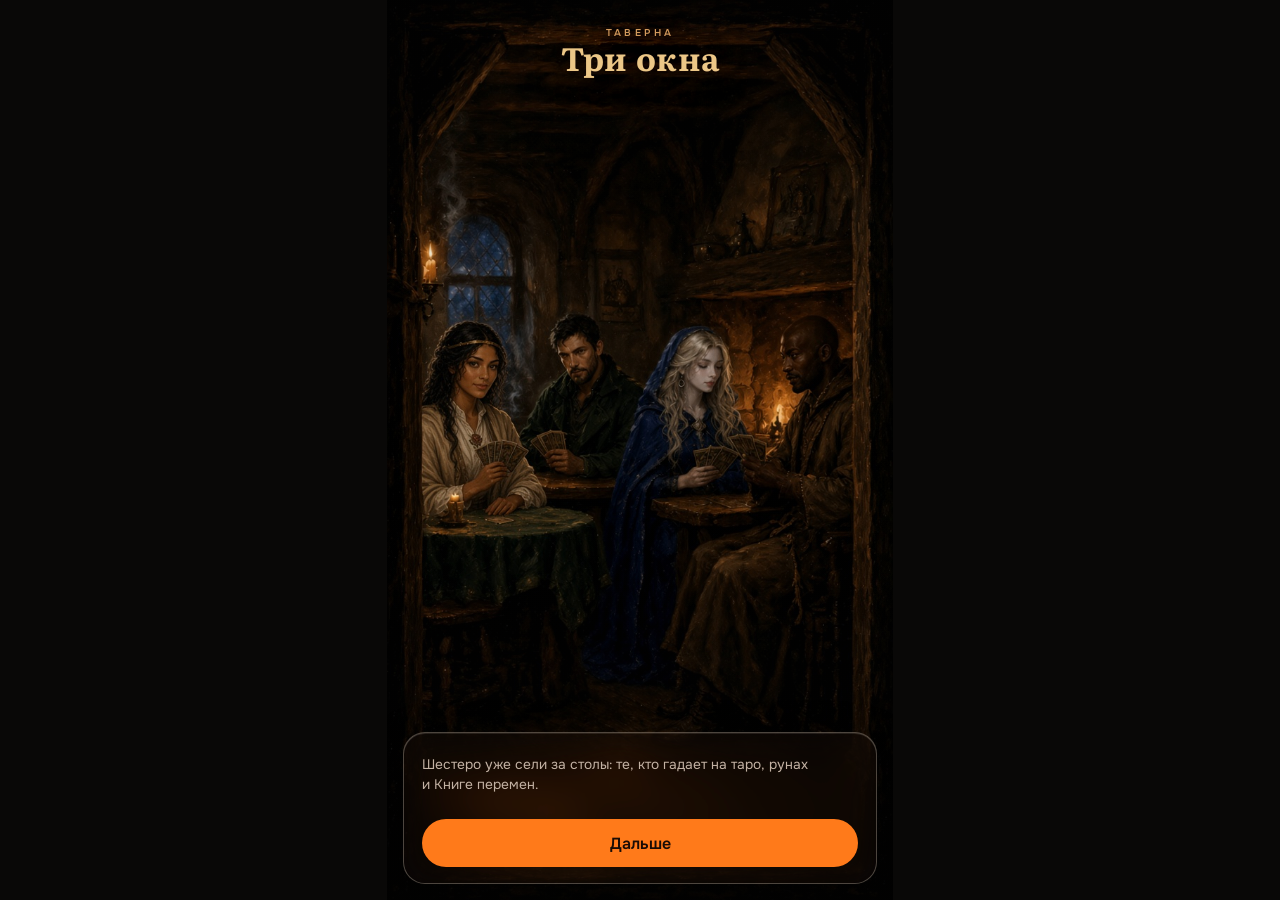
==== commit b1796f8f: "Страница таверны «Три окна»" ====
--- a/index.html
+++ b/index.html
@@ -93,7 +93,8 @@
       body.skip-arrive #stage { visibility: hidden; }
     </style>
     <link rel="stylesheet" href="./assets/fonts.css" />
-    <link rel="stylesheet" href="./styles.css?v=158" />
+    <link rel="preload" href="./assets/fonts/onest-cyr.woff2" as="font" type="font/woff2" crossorigin />
+    <link rel="stylesheet" href="./styles.css?v=185" />
   </head>
   <body>
     <script>
@@ -135,6 +136,6 @@
         this.dataset.queued = "1"
       })
     </script>
-    <script src="./app.bundle.js?v=158"></script>
+    <script src="./app.bundle.js?v=184"></script>
   </body>
 </html>
--- a/styles.css
+++ b/styles.css
@@ -1103,6 +1103,7 @@
 .reading .note.is-sum .verdict { margin: 0 0 8px; color: var(--accent); font-size: 1.05rem; font-weight: 650; }
 .reading .note.is-sum p:first-child { font-weight: 400; }
 .reading .speech p { margin: 0 0 12px; }
+.reading .wait { margin: 0; color: var(--muted); }
 .jspeech { margin-top: 6px; color: var(--muted); font-size: 0.85rem; line-height: 1.45; }
 .pers { color: #ffc7a3; }
 
@@ -1324,6 +1325,8 @@
   color: inherit;
 }
 .glass {
+  position: relative;
+  isolation: isolate;
   display: flex;
   flex-direction: column;
   gap: 10px;
@@ -1334,9 +1337,20 @@
   background: rgba(18, 11, 8, 0.42);
   border: 1px solid rgba(255, 236, 214, 0.28);
   box-shadow: 0 18px 48px rgba(0, 0, 0, 0.32), inset 0 1px 0 rgba(255, 244, 230, 0.2);
+}
+/* Размытие на отдельном слое. На том же элементе, что и overflow, телефон
+   несколько секунд рисует плашку без букв, пока не перерисует страницу. */
+.glass::before {
+  content: "";
+  position: absolute;
+  inset: 0;
+  border-radius: inherit;
+  pointer-events: none;
+  z-index: 0;
   backdrop-filter: blur(18px) saturate(1.35);
   -webkit-backdrop-filter: blur(18px) saturate(1.35);
 }
+.glass > * { position: relative; z-index: 1; }
 .glass h1 { font-size: clamp(1.7rem, 7.2vw, 2.35rem); }
 
 .sign {
